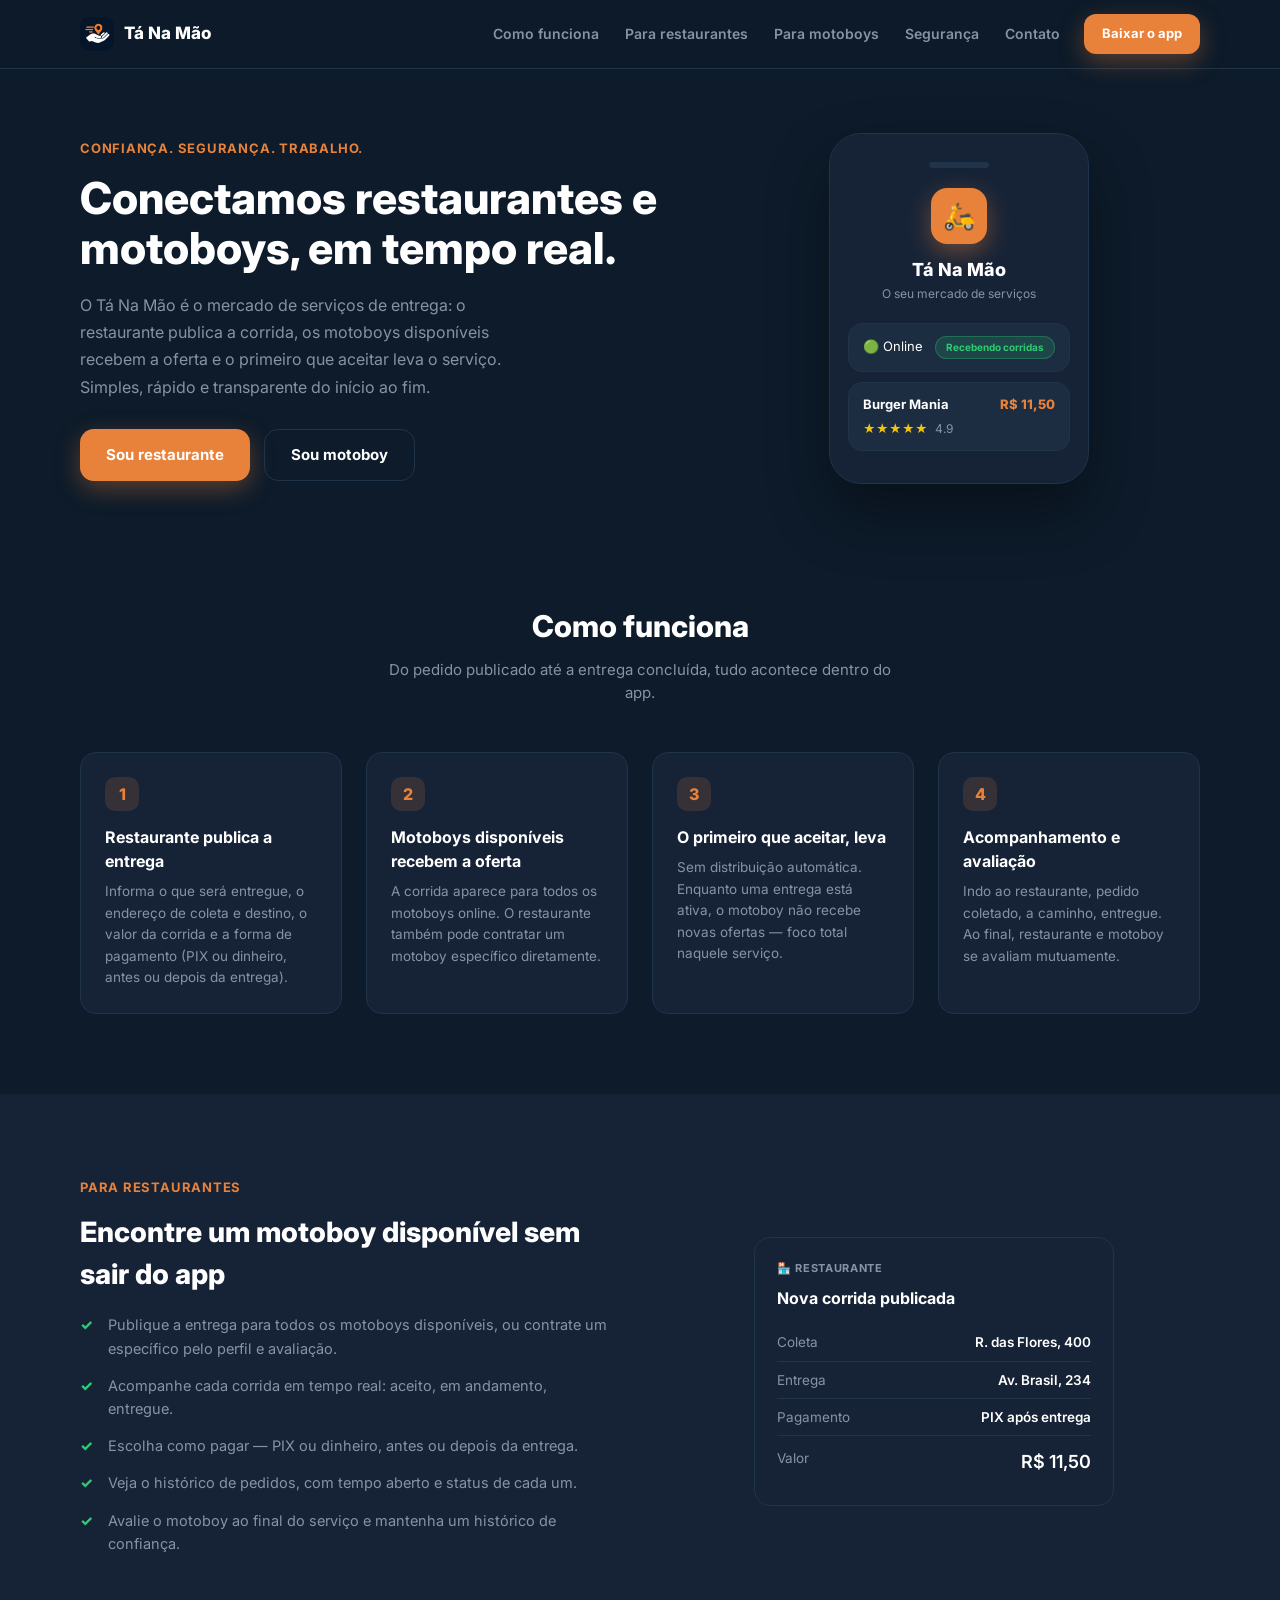
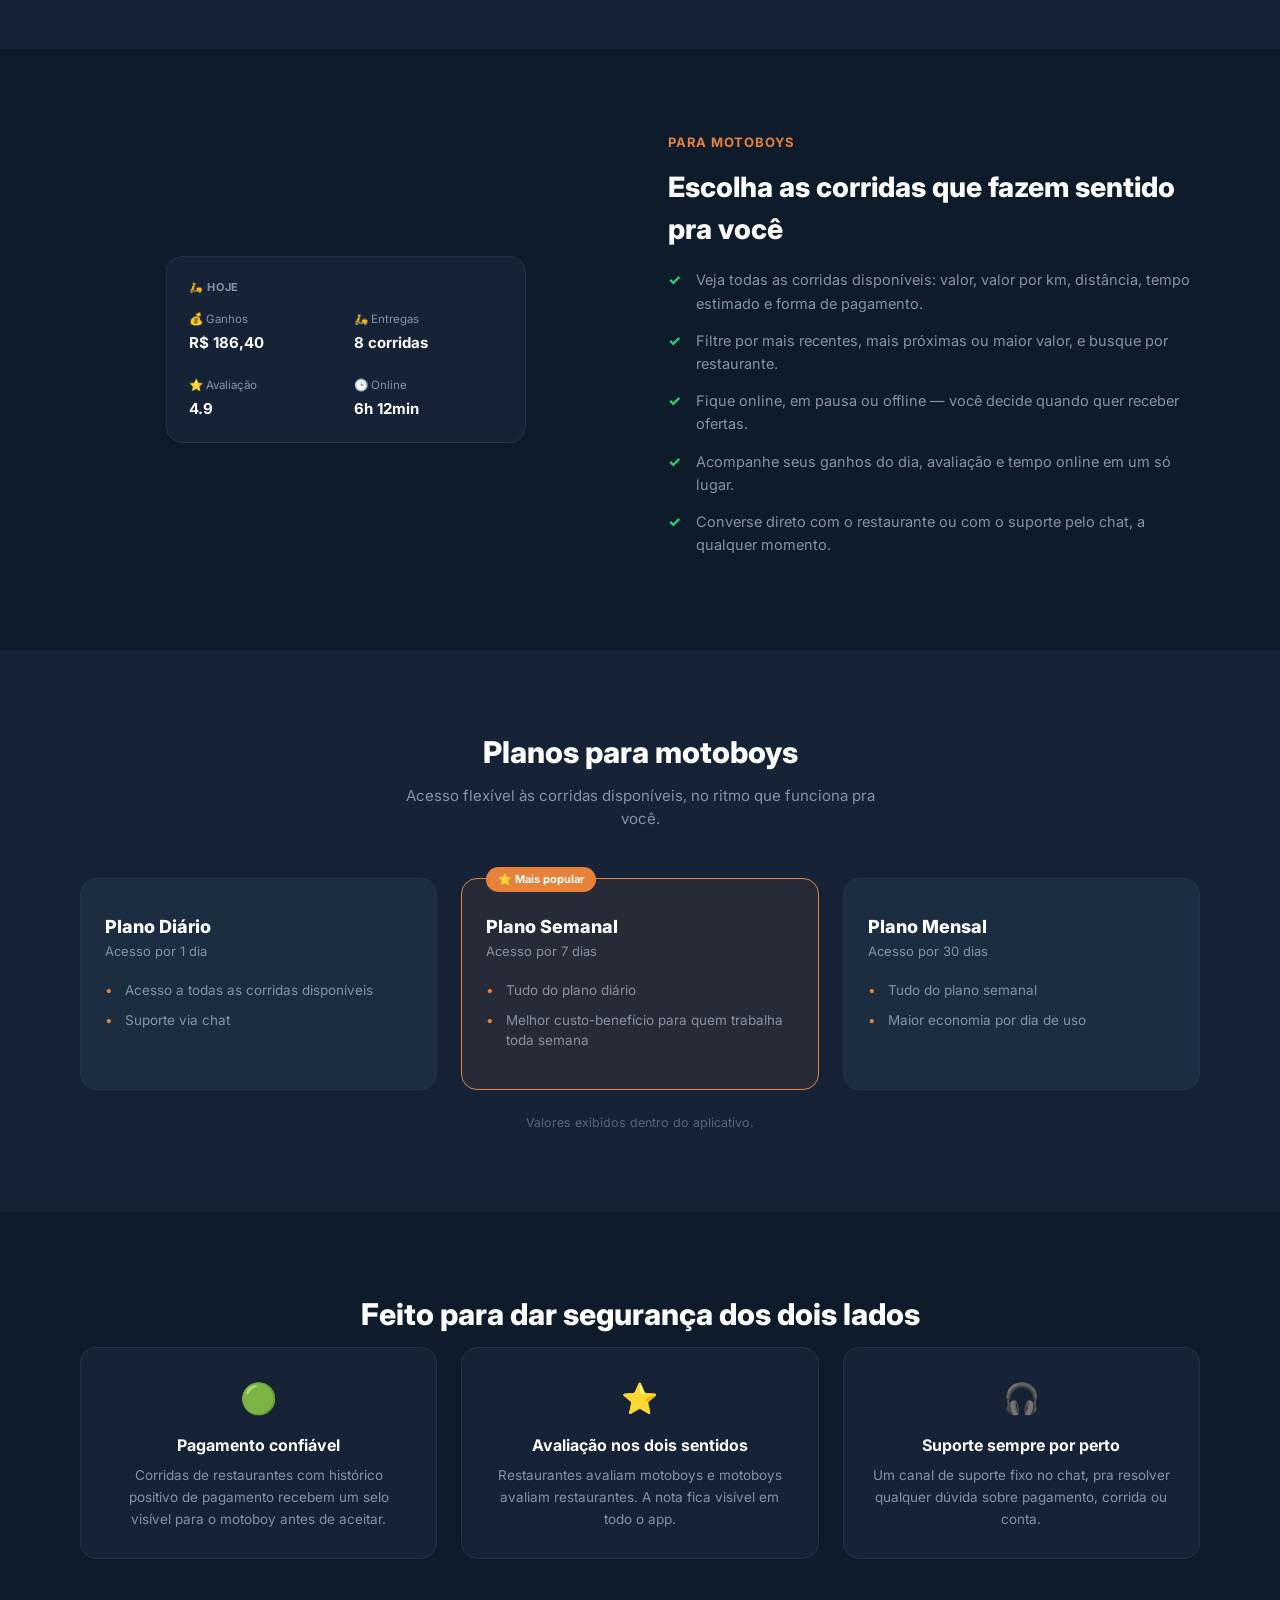
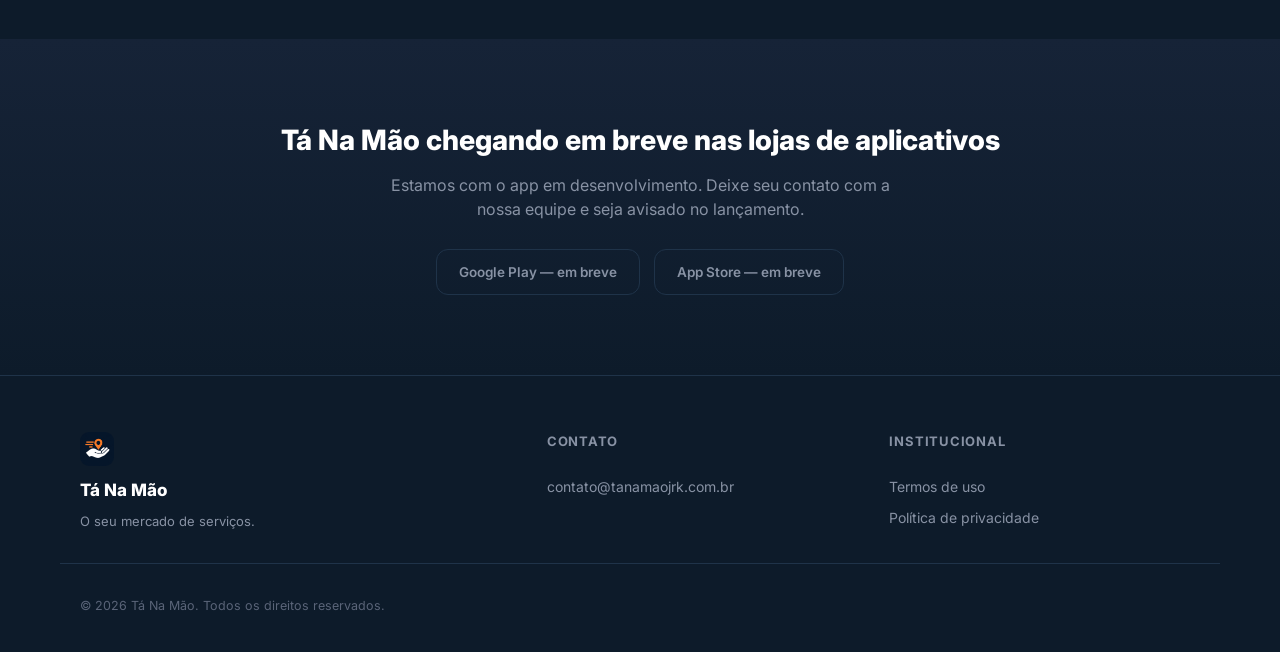
==== index.html @ dbae9d1c "Primeira versão do site institucional Tá Na Mão Landing page estática (HTML/CSS/JS) com identidade v" ====
<!DOCTYPE html>
<html lang="pt-BR">
<head>
<meta charset="UTF-8">
<meta name="viewport" content="width=device-width, initial-scale=1.0">
<title>Tá Na Mão — O seu mercado de serviços de entrega</title>
<meta name="description" content="Tá Na Mão conecta restaurantes e motoboys em tempo real. Publique entregas, encontre motoboys disponíveis e acompanhe tudo com confiança e segurança.">
<link rel="icon" type="image/png" href="assets/favicon.png">
<link rel="preconnect" href="https://fonts.googleapis.com">
<link rel="preconnect" href="https://fonts.gstatic.com" crossorigin>
<link href="https://fonts.googleapis.com/css2?family=Inter:wght@400;600;700;800&display=swap" rel="stylesheet">
<link rel="stylesheet" href="css/style.css">
</head>
<body>

<header class="header" id="topo">
  <div class="container header__inner">
    <a href="#topo" class="brand">
      <img src="assets/icon.png" alt="Tá Na Mão" class="brand__icon">
      <span class="brand__name">Tá Na Mão</span>
    </a>

    <nav class="nav" id="nav">
      <a href="#como-funciona">Como funciona</a>
      <a href="#restaurantes">Para restaurantes</a>
      <a href="#motoboys">Para motoboys</a>
      <a href="#confianca">Segurança</a>
      <a href="#contato">Contato</a>
    </nav>

    <a href="#baixar" class="btn btn--primary btn--sm">Baixar o app</a>

    <button class="nav-toggle" id="navToggle" aria-label="Abrir menu" aria-expanded="false">
      <span></span><span></span><span></span>
    </button>
  </div>
</header>

<main>

  <!-- HERO -->
  <section class="hero">
    <div class="container hero__inner">
      <div class="hero__text">
        <span class="eyebrow">Confiança. Segurança. Trabalho.</span>
        <h1>Conectamos restaurantes e motoboys, em tempo real.</h1>
        <p class="hero__lead">
          O Tá Na Mão é o mercado de serviços de entrega: o restaurante publica a corrida,
          os motoboys disponíveis recebem a oferta e o primeiro que aceitar leva o serviço.
          Simples, rápido e transparente do início ao fim.
        </p>
        <div class="hero__actions">
          <a href="#restaurantes" class="btn btn--primary">Sou restaurante</a>
          <a href="#motoboys" class="btn btn--outline">Sou motoboy</a>
        </div>
      </div>
      <div class="hero__art" aria-hidden="true">
        <div class="phone-mock">
          <div class="phone-mock__notch"></div>
          <div class="phone-mock__badge">🛵</div>
          <p class="phone-mock__title">Tá Na Mão</p>
          <p class="phone-mock__sub">O seu mercado de serviços</p>
          <div class="phone-mock__card">
            <div class="phone-mock__row">
              <span>🟢 Online</span>
              <span class="pill pill--green">Recebendo corridas</span>
            </div>
          </div>
          <div class="phone-mock__card">
            <div class="phone-mock__row"><strong>Burger Mania</strong><span class="price">R$ 11,50</span></div>
            <div class="phone-mock__stars">★★★★★ <span>4.9</span></div>
          </div>
        </div>
      </div>
    </div>
  </section>

  <!-- COMO FUNCIONA -->
  <section id="como-funciona" class="section">
    <div class="container">
      <h2 class="section__title">Como funciona</h2>
      <p class="section__subtitle">Do pedido publicado até a entrega concluída, tudo acontece dentro do app.</p>

      <div class="steps">
        <div class="step">
          <div class="step__num">1</div>
          <h3>Restaurante publica a entrega</h3>
          <p>Informa o que será entregue, o endereço de coleta e destino, o valor da corrida e a forma de pagamento (PIX ou dinheiro, antes ou depois da entrega).</p>
        </div>
        <div class="step">
          <div class="step__num">2</div>
          <h3>Motoboys disponíveis recebem a oferta</h3>
          <p>A corrida aparece para todos os motoboys online. O restaurante também pode contratar um motoboy específico diretamente.</p>
        </div>
        <div class="step">
          <div class="step__num">3</div>
          <h3>O primeiro que aceitar, leva</h3>
          <p>Sem distribuição automática. Enquanto uma entrega está ativa, o motoboy não recebe novas ofertas — foco total naquele serviço.</p>
        </div>
        <div class="step">
          <div class="step__num">4</div>
          <h3>Acompanhamento e avaliação</h3>
          <p>Indo ao restaurante, pedido coletado, a caminho, entregue. Ao final, restaurante e motoboy se avaliam mutuamente.</p>
        </div>
      </div>
    </div>
  </section>

  <!-- PARA RESTAURANTES -->
  <section id="restaurantes" class="section section--alt">
    <div class="container split">
      <div class="split__text">
        <span class="eyebrow">Para restaurantes</span>
        <h2>Encontre um motoboy disponível sem sair do app</h2>
        <ul class="check-list">
          <li>Publique a entrega para todos os motoboys disponíveis, ou contrate um específico pelo perfil e avaliação.</li>
          <li>Acompanhe cada corrida em tempo real: aceito, em andamento, entregue.</li>
          <li>Escolha como pagar — PIX ou dinheiro, antes ou depois da entrega.</li>
          <li>Veja o histórico de pedidos, com tempo aberto e status de cada um.</li>
          <li>Avalie o motoboy ao final do serviço e mantenha um histórico de confiança.</li>
        </ul>
      </div>
      <div class="split__art" aria-hidden="true">
        <div class="feature-card">
          <p class="feature-card__label">🏪 Restaurante</p>
          <p class="feature-card__title">Nova corrida publicada</p>
          <div class="feature-card__row"><span>Coleta</span><span>R. das Flores, 400</span></div>
          <div class="feature-card__row"><span>Entrega</span><span>Av. Brasil, 234</span></div>
          <div class="feature-card__row"><span>Pagamento</span><span>PIX após entrega</span></div>
          <div class="feature-card__row feature-card__row--total"><span>Valor</span><span class="price">R$ 11,50</span></div>
        </div>
      </div>
    </div>
  </section>

  <!-- PARA MOTOBOYS -->
  <section id="motoboys" class="section">
    <div class="container split split--reverse">
      <div class="split__text">
        <span class="eyebrow">Para motoboys</span>
        <h2>Escolha as corridas que fazem sentido pra você</h2>
        <ul class="check-list">
          <li>Veja todas as corridas disponíveis: valor, valor por km, distância, tempo estimado e forma de pagamento.</li>
          <li>Filtre por mais recentes, mais próximas ou maior valor, e busque por restaurante.</li>
          <li>Fique online, em pausa ou offline — você decide quando quer receber ofertas.</li>
          <li>Acompanhe seus ganhos do dia, avaliação e tempo online em um só lugar.</li>
          <li>Converse direto com o restaurante ou com o suporte pelo chat, a qualquer momento.</li>
        </ul>
      </div>
      <div class="split__art" aria-hidden="true">
        <div class="feature-card">
          <p class="feature-card__label">🛵 Hoje</p>
          <div class="feature-card__grid">
            <div><span class="feature-card__muted">💰 Ganhos</span><strong>R$ 186,40</strong></div>
            <div><span class="feature-card__muted">🛵 Entregas</span><strong>8 corridas</strong></div>
            <div><span class="feature-card__muted">⭐ Avaliação</span><strong>4.9</strong></div>
            <div><span class="feature-card__muted">🕒 Online</span><strong>6h 12min</strong></div>
          </div>
        </div>
      </div>
    </div>
  </section>

  <!-- PLANOS -->
  <section id="planos" class="section section--alt">
    <div class="container">
      <h2 class="section__title">Planos para motoboys</h2>
      <p class="section__subtitle">Acesso flexível às corridas disponíveis, no ritmo que funciona pra você.</p>

      <div class="plans">
        <div class="plan-card">
          <p class="plan-card__name">Plano Diário</p>
          <p class="plan-card__period">Acesso por 1 dia</p>
          <ul>
            <li>Acesso a todas as corridas disponíveis</li>
            <li>Suporte via chat</li>
          </ul>
        </div>
        <div class="plan-card plan-card--highlight">
          <span class="plan-card__tag">⭐ Mais popular</span>
          <p class="plan-card__name">Plano Semanal</p>
          <p class="plan-card__period">Acesso por 7 dias</p>
          <ul>
            <li>Tudo do plano diário</li>
            <li>Melhor custo-benefício para quem trabalha toda semana</li>
          </ul>
        </div>
        <div class="plan-card">
          <p class="plan-card__name">Plano Mensal</p>
          <p class="plan-card__period">Acesso por 30 dias</p>
          <ul>
            <li>Tudo do plano semanal</li>
            <li>Maior economia por dia de uso</li>
          </ul>
        </div>
      </div>
      <p class="plans__note">Valores exibidos dentro do aplicativo.</p>
    </div>
  </section>

  <!-- CONFIANÇA -->
  <section id="confianca" class="section">
    <div class="container">
      <h2 class="section__title">Feito para dar segurança dos dois lados</h2>
      <div class="trust-grid">
        <div class="trust-card">
          <div class="trust-card__icon">🟢</div>
          <h3>Pagamento confiável</h3>
          <p>Corridas de restaurantes com histórico positivo de pagamento recebem um selo visível para o motoboy antes de aceitar.</p>
        </div>
        <div class="trust-card">
          <div class="trust-card__icon">⭐</div>
          <h3>Avaliação nos dois sentidos</h3>
          <p>Restaurantes avaliam motoboys e motoboys avaliam restaurantes. A nota fica visível em todo o app.</p>
        </div>
        <div class="trust-card">
          <div class="trust-card__icon">🎧</div>
          <h3>Suporte sempre por perto</h3>
          <p>Um canal de suporte fixo no chat, pra resolver qualquer dúvida sobre pagamento, corrida ou conta.</p>
        </div>
      </div>
    </div>
  </section>

  <!-- CTA / BAIXAR -->
  <section id="baixar" class="section section--cta">
    <div class="container cta">
      <h2>Tá Na Mão chegando em breve nas lojas de aplicativos</h2>
      <p>Estamos com o app em desenvolvimento. Deixe seu contato com a nossa equipe e seja avisado no lançamento.</p>
      <div class="store-badges">
        <span class="store-badge">Google Play — em breve</span>
        <span class="store-badge">App Store — em breve</span>
      </div>
    </div>
  </section>

</main>

<footer class="footer" id="contato">
  <div class="container footer__inner">
    <div class="footer__brand">
      <img src="assets/icon.png" alt="Tá Na Mão" class="brand__icon">
      <span class="brand__name">Tá Na Mão</span>
      <p>O seu mercado de serviços.</p>
    </div>

    <div class="footer__col">
      <p class="footer__heading">Contato</p>
      <a href="mailto:contato@tanamaojrk.com.br">contato@tanamaojrk.com.br</a>
    </div>

    <div class="footer__col">
      <p class="footer__heading">Institucional</p>
      <a href="termos.html">Termos de uso</a>
      <a href="privacidade.html">Política de privacidade</a>
    </div>
  </div>
  <div class="container footer__bottom">
    <p>&copy; <span id="ano"></span> Tá Na Mão. Todos os direitos reservados.</p>
  </div>
</footer>

<script src="js/script.js"></script>
</body>
</html>
---- css/style.css ----
/* =========================================================
   Tá Na Mão — paleta oficial (idêntica ao app, não alterar)
   ========================================================= */
:root {
  --bg: #0D1B2A;
  --card: #162337;
  --card2: #1C2D42;
  --orange: #E8823A;
  --white: #FFFFFF;
  --gray: #8892A4;
  --gray-lt: #5A6478;
  --green: #2ECC71;
  --red: #E74C3C;
  --yellow: #F1C40F;
  --blue: #3498DB;
  --border: #1F3349;

  --radius: 16px;
  --radius-sm: 10px;
  --container: 1160px;
}

* { box-sizing: border-box; }

html { scroll-behavior: smooth; }

body {
  margin: 0;
  background: var(--bg);
  color: var(--white);
  font-family: "Inter", system-ui, -apple-system, Segoe UI, Roboto, sans-serif;
  line-height: 1.5;
  -webkit-font-smoothing: antialiased;
}

a { color: inherit; text-decoration: none; }

ul { margin: 0; padding: 0; list-style: none; }

img { max-width: 100%; display: block; }

.container {
  max-width: var(--container);
  margin: 0 auto;
  padding: 0 20px;
}

/* ---------- Buttons ---------- */
.btn {
  display: inline-flex;
  align-items: center;
  justify-content: center;
  padding: 14px 26px;
  border-radius: 14px;
  font-weight: 700;
  font-size: 15px;
  border: none;
  cursor: pointer;
  white-space: nowrap;
}
.btn--sm { padding: 10px 18px; font-size: 13px; border-radius: 12px; }
.btn--primary {
  background: var(--orange);
  color: var(--white);
  box-shadow: 0 8px 24px rgba(232, 130, 58, 0.35);
}
.btn--outline {
  background: transparent;
  color: var(--white);
  border: 1.5px solid var(--border);
}

/* ---------- Header ---------- */
.header {
  position: sticky;
  top: 0;
  z-index: 100;
  background: rgba(13, 27, 42, 0.9);
  backdrop-filter: blur(8px);
  border-bottom: 1px solid var(--border);
}
.header__inner {
  display: flex;
  align-items: center;
  gap: 24px;
  padding: 14px 20px;
}
.brand { display: flex; align-items: center; gap: 10px; margin-right: auto; }
.brand__icon { width: 34px; height: 34px; border-radius: 9px; }
.brand__name { font-weight: 800; font-size: 17px; }

.nav { display: flex; align-items: center; gap: 26px; }
.nav a { color: var(--gray); font-size: 14px; font-weight: 600; }
.nav a:hover { color: var(--white); }

.nav-toggle {
  display: none;
  flex-direction: column;
  gap: 5px;
  background: none;
  border: none;
  cursor: pointer;
  padding: 6px;
}
.nav-toggle span { width: 22px; height: 2px; background: var(--white); }

/* ---------- Hero ---------- */
.hero { padding: 64px 0 40px; }
.hero__inner {
  display: grid;
  grid-template-columns: 1.1fr 0.9fr;
  gap: 48px;
  align-items: center;
}
.eyebrow {
  display: inline-block;
  color: var(--orange);
  font-weight: 700;
  font-size: 13px;
  letter-spacing: 0.06em;
  text-transform: uppercase;
  margin-bottom: 14px;
}
.hero h1 {
  font-size: 44px;
  line-height: 1.15;
  font-weight: 800;
  margin: 0 0 18px;
}
.hero__lead {
  color: var(--gray);
  font-size: 16px;
  line-height: 1.7;
  margin: 0 0 28px;
  max-width: 46ch;
}
.hero__actions { display: flex; gap: 14px; flex-wrap: wrap; }

/* Phone mock illustration */
.hero__art { display: flex; justify-content: center; }
.phone-mock {
  width: 260px;
  background: var(--card);
  border: 1px solid var(--border);
  border-radius: 32px;
  padding: 28px 18px 22px;
  box-shadow: 0 30px 60px rgba(0,0,0,0.35);
}
.phone-mock__notch {
  width: 60px; height: 6px; border-radius: 4px;
  background: var(--border);
  margin: 0 auto 20px;
}
.phone-mock__badge {
  width: 56px; height: 56px; border-radius: 16px;
  background: var(--orange);
  display: flex; align-items: center; justify-content: center;
  font-size: 26px; margin: 0 auto 12px;
  box-shadow: 0 8px 24px rgba(232,130,58,0.4);
}
.phone-mock__title { text-align: center; font-weight: 800; font-size: 18px; margin: 0; }
.phone-mock__sub { text-align: center; color: var(--gray); font-size: 12px; margin: 2px 0 20px; }
.phone-mock__card {
  background: var(--card2);
  border: 1px solid var(--border);
  border-radius: 14px;
  padding: 12px 14px;
  margin-bottom: 10px;
}
.phone-mock__row { display: flex; justify-content: space-between; align-items: center; font-size: 13px; }
.phone-mock__stars { color: var(--yellow); font-size: 12px; margin-top: 6px; }
.phone-mock__stars span { color: var(--gray); margin-left: 4px; }
.price { color: var(--orange); font-weight: 800; }

.pill {
  font-size: 10px; font-weight: 700; padding: 3px 10px; border-radius: 100px;
}
.pill--green { background: rgba(46,204,113,0.15); color: var(--green); border: 1px solid rgba(46,204,113,0.3); }

/* ---------- Sections ---------- */
.section { padding: 80px 0; }
.section--alt { background: var(--card); }
.section__title { font-size: 30px; font-weight: 800; margin: 0 0 10px; text-align: center; }
.section__subtitle {
  color: var(--gray); text-align: center; max-width: 56ch; margin: 0 auto 48px; font-size: 15px;
}

/* Steps */
.steps {
  display: grid;
  grid-template-columns: repeat(4, 1fr);
  gap: 24px;
}
.step {
  background: var(--card);
  border: 1px solid var(--border);
  border-radius: var(--radius);
  padding: 24px;
}
.step__num {
  width: 34px; height: 34px; border-radius: 10px;
  background: rgba(232,130,58,0.15);
  color: var(--orange);
  display: flex; align-items: center; justify-content: center;
  font-weight: 800; margin-bottom: 14px;
}
.step h3 { font-size: 16px; margin: 0 0 8px; }
.step p { color: var(--gray); font-size: 13.5px; line-height: 1.6; margin: 0; }

/* Split sections */
.split {
  display: grid;
  grid-template-columns: 1fr 1fr;
  gap: 56px;
  align-items: center;
}
.split--reverse .split__text { order: 2; }
.split--reverse .split__art { order: 1; }
.split__text h2 { font-size: 28px; font-weight: 800; margin: 0 0 18px; }

.check-list li {
  position: relative;
  padding-left: 28px;
  margin-bottom: 14px;
  color: var(--gray);
  font-size: 14.5px;
  line-height: 1.6;
}
.check-list li::before {
  content: "✓";
  position: absolute;
  left: 0; top: 0;
  color: var(--green);
  font-weight: 800;
}

.feature-card {
  background: var(--card);
  border: 1px solid var(--border);
  border-radius: var(--radius);
  padding: 22px;
  max-width: 360px;
  margin: 0 auto;
}
.feature-card__label { color: var(--gray); font-size: 11px; font-weight: 700; letter-spacing: 0.06em; text-transform: uppercase; margin: 0 0 10px; }
.feature-card__title { font-weight: 700; font-size: 16px; margin: 0 0 14px; }
.feature-card__row {
  display: flex; justify-content: space-between;
  padding: 8px 0;
  border-bottom: 1px solid var(--border);
  font-size: 13.5px;
  color: var(--gray);
}
.feature-card__row span:last-child { color: var(--white); font-weight: 600; }
.feature-card__row--total { border-bottom: none; padding-top: 12px; }
.feature-card__row--total span:last-child { font-size: 18px; }
.feature-card__grid {
  display: grid; grid-template-columns: 1fr 1fr; gap: 16px;
}
.feature-card__grid strong { display: block; font-size: 15px; margin-top: 3px; }
.feature-card__muted { color: var(--gray); font-size: 11.5px; }

/* Plans */
.plans { display: grid; grid-template-columns: repeat(3, 1fr); gap: 24px; }
.plan-card {
  background: var(--card2);
  border: 1px solid var(--border);
  border-radius: var(--radius);
  padding: 28px 24px;
  position: relative;
}
.plan-card--highlight {
  border-color: var(--orange);
  background: rgba(232,130,58,0.08);
}
.plan-card__tag {
  position: absolute; top: -12px; left: 24px;
  background: var(--orange); color: var(--white);
  font-size: 11px; font-weight: 700;
  padding: 4px 12px; border-radius: 100px;
}
.plan-card__name { font-size: 18px; font-weight: 800; margin: 6px 0 2px; }
.plan-card__period { color: var(--gray); font-size: 13px; margin: 0 0 18px; }
.plan-card li {
  position: relative; padding-left: 20px; margin-bottom: 10px;
  color: var(--gray); font-size: 13.5px; line-height: 1.5;
}
.plan-card li::before { content: "•"; position: absolute; left: 0; color: var(--orange); }
.plans__note { text-align: center; color: var(--gray-lt); font-size: 12.5px; margin: 24px 0 0; }

/* Trust grid */
.trust-grid { display: grid; grid-template-columns: repeat(3, 1fr); gap: 24px; }
.trust-card {
  background: var(--card);
  border: 1px solid var(--border);
  border-radius: var(--radius);
  padding: 28px;
  text-align: center;
}
.trust-card__icon { font-size: 30px; margin-bottom: 12px; }
.trust-card h3 { font-size: 16px; margin: 0 0 8px; }
.trust-card p { color: var(--gray); font-size: 13.5px; line-height: 1.6; margin: 0; }

/* CTA */
.section--cta { background: linear-gradient(180deg, var(--card) 0%, var(--bg) 100%); }
.cta { text-align: center; }
.cta h2 { font-size: 28px; font-weight: 800; margin: 0 0 12px; }
.cta p { color: var(--gray); max-width: 50ch; margin: 0 auto 28px; }
.store-badges { display: flex; justify-content: center; gap: 14px; flex-wrap: wrap; }
.store-badge {
  border: 1.5px solid var(--border);
  color: var(--gray);
  padding: 12px 22px;
  border-radius: 12px;
  font-size: 13.5px;
  font-weight: 600;
}

/* Footer */
.footer { border-top: 1px solid var(--border); padding: 56px 0 24px; }
.footer__inner {
  display: grid;
  grid-template-columns: 1.4fr 1fr 1fr;
  gap: 32px;
  padding-bottom: 32px;
}
.footer__brand { display: flex; flex-direction: column; gap: 8px; }
.footer__brand .brand__icon { margin-bottom: 4px; }
.footer__brand p { color: var(--gray); font-size: 13px; margin: 0; }
.footer__heading { font-weight: 700; font-size: 13px; color: var(--gray); text-transform: uppercase; letter-spacing: 0.06em; margin: 0 0 14px; }
.footer__col { display: flex; flex-direction: column; gap: 10px; font-size: 14px; }
.footer__col a { color: var(--gray); }
.footer__col a:hover { color: var(--white); }
.footer__bottom {
  border-top: 1px solid var(--border);
  padding-top: 20px;
  color: var(--gray-lt);
  font-size: 12.5px;
}

/* ---------- Responsive ---------- */
@media (max-width: 900px) {
  .hero__inner { grid-template-columns: 1fr; }
  .hero__art { order: -1; }
  .steps { grid-template-columns: repeat(2, 1fr); }
  .split, .split--reverse .split__text, .split--reverse .split__art { grid-template-columns: 1fr; order: initial; }
  .split { grid-template-columns: 1fr; }
  .plans { grid-template-columns: 1fr; }
  .trust-grid { grid-template-columns: 1fr; }
  .footer__inner { grid-template-columns: 1fr; }
}

@media (max-width: 720px) {
  .nav { display: none; }
  .nav-toggle { display: flex; }
  .header .btn--sm { display: none; }
  .hero h1 { font-size: 32px; }
  .steps { grid-template-columns: 1fr; }

  .nav--open {
    display: flex;
    flex-direction: column;
    position: absolute;
    top: 100%;
    left: 0; right: 0;
    background: var(--card);
    border-bottom: 1px solid var(--border);
    padding: 16px 20px;
    gap: 16px;
  }
}
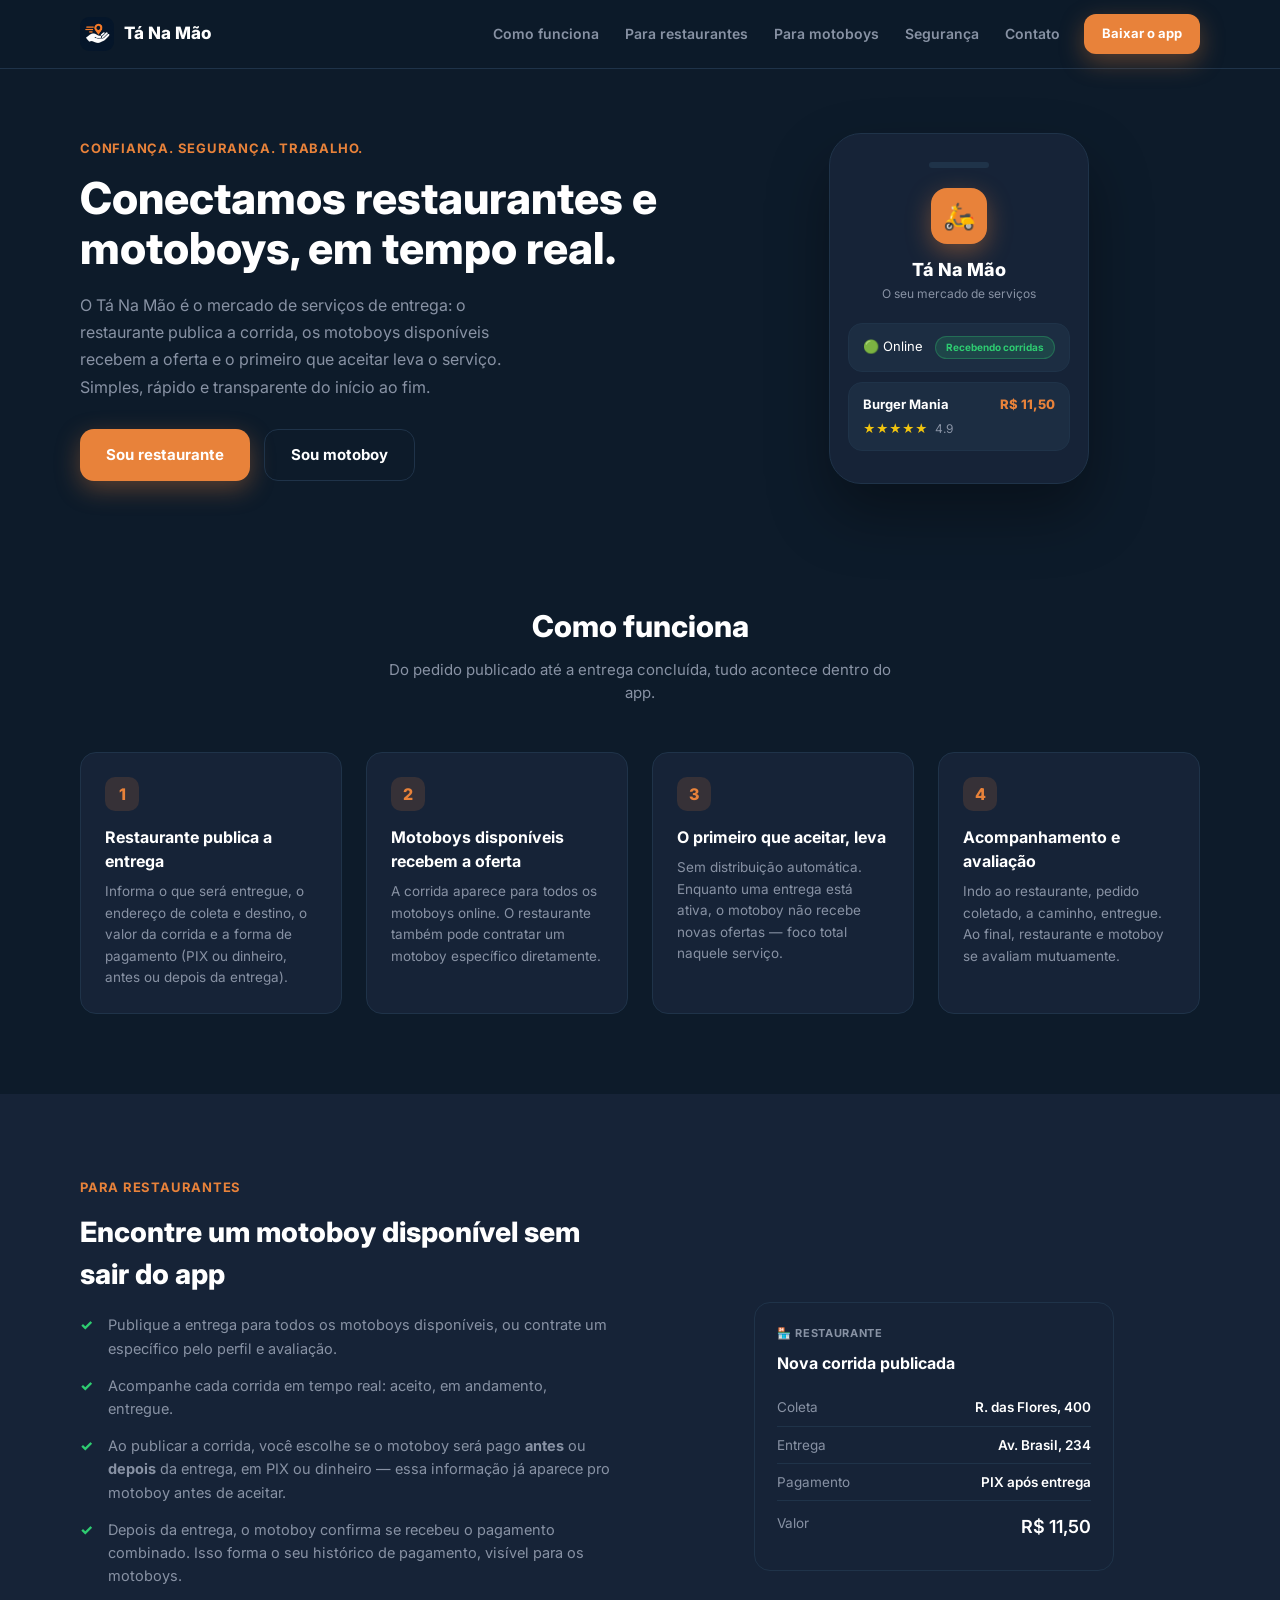
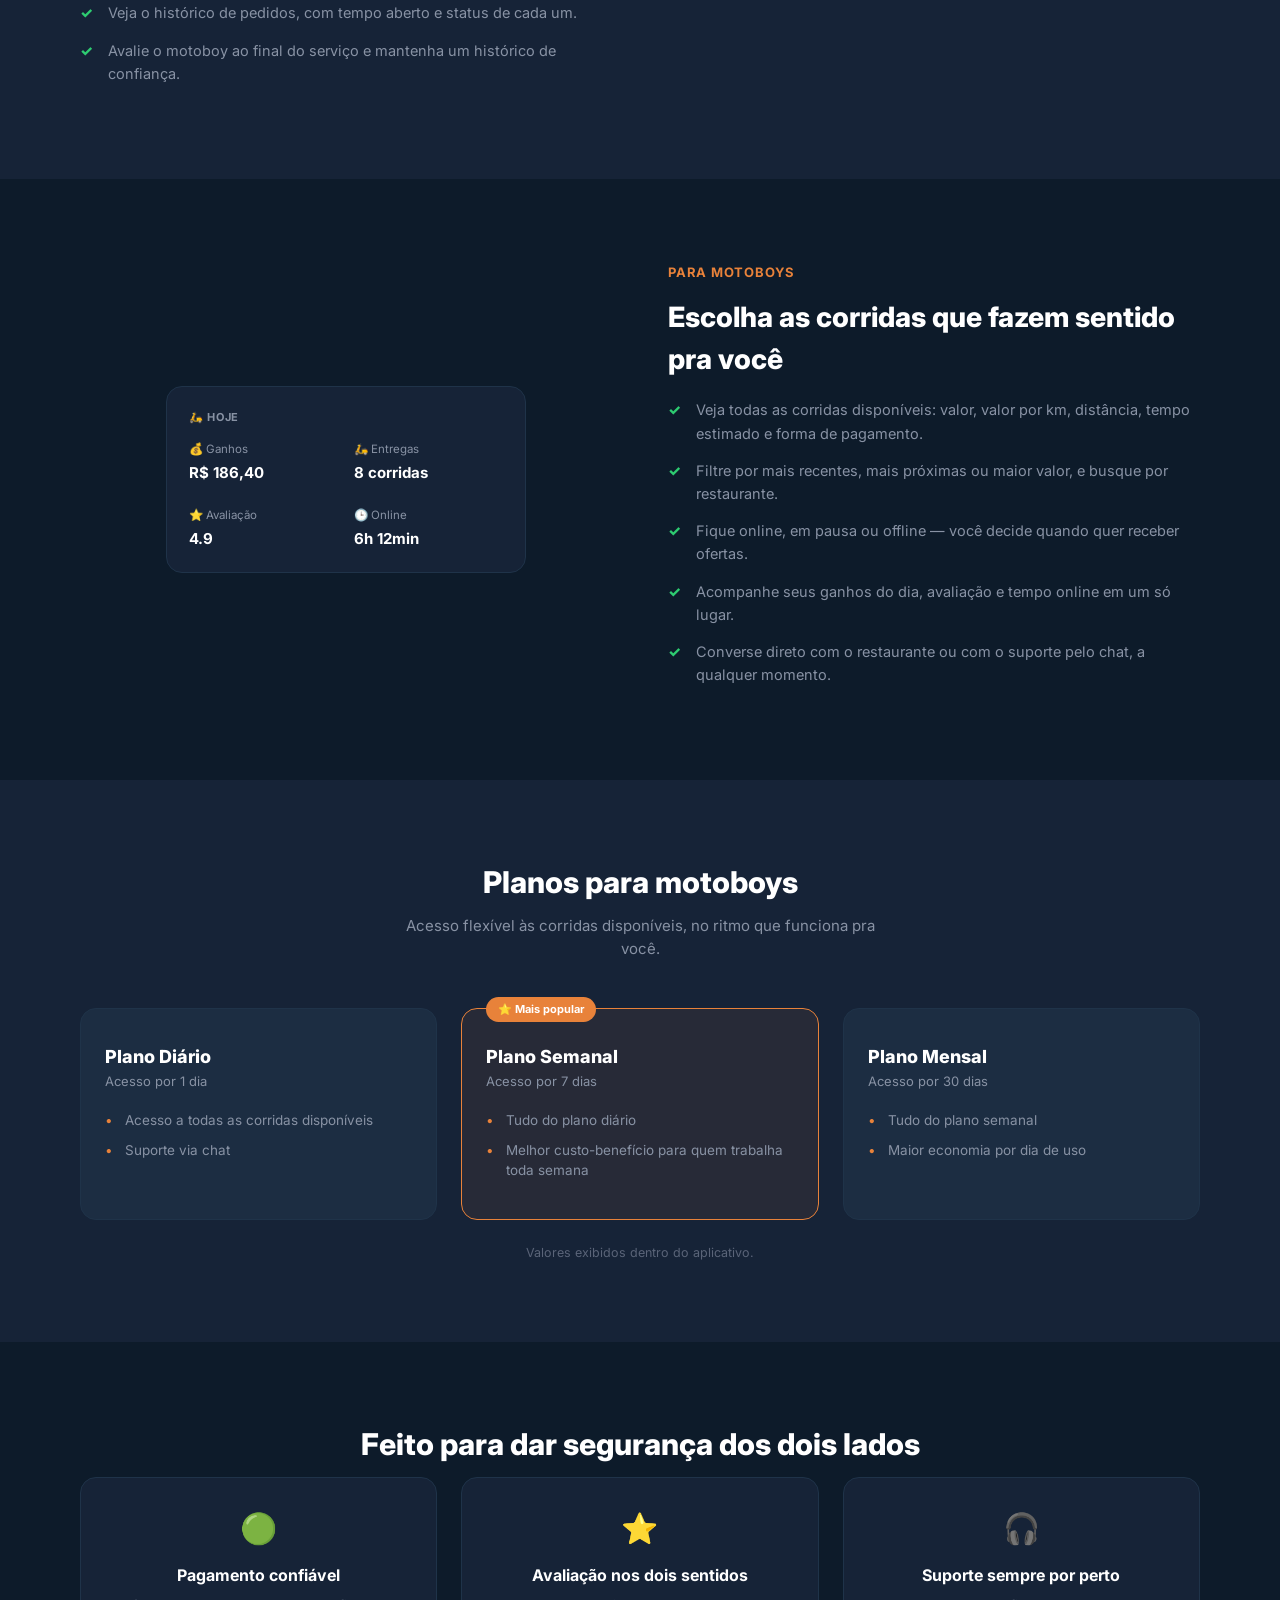
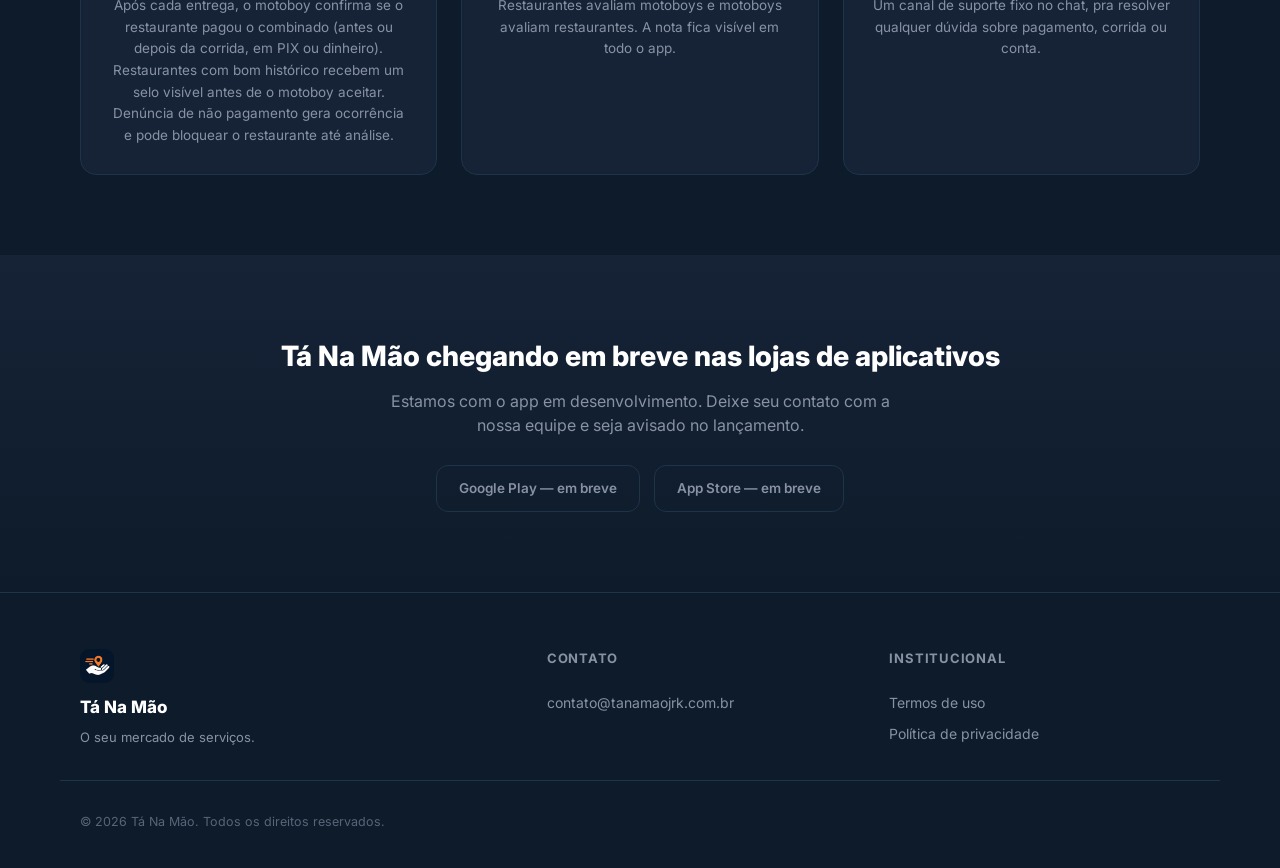
==== commit cf9c6f61: "Deixa mais claro o funcionamento do pagamento ao motoboy Explica que o restaurante escolhe pagamento" ====
--- a/index.html
+++ b/index.html
@@ -115,7 +115,8 @@
         <ul class="check-list">
           <li>Publique a entrega para todos os motoboys disponíveis, ou contrate um específico pelo perfil e avaliação.</li>
           <li>Acompanhe cada corrida em tempo real: aceito, em andamento, entregue.</li>
-          <li>Escolha como pagar — PIX ou dinheiro, antes ou depois da entrega.</li>
+          <li>Ao publicar a corrida, você escolhe se o motoboy será pago <strong>antes</strong> ou <strong>depois</strong> da entrega, em PIX ou dinheiro — essa informação já aparece pro motoboy antes de aceitar.</li>
+          <li>Depois da entrega, o motoboy confirma se recebeu o pagamento combinado. Isso forma o seu histórico de pagamento, visível para os motoboys.</li>
           <li>Veja o histórico de pedidos, com tempo aberto e status de cada um.</li>
           <li>Avalie o motoboy ao final do serviço e mantenha um histórico de confiança.</li>
         </ul>
@@ -206,7 +207,7 @@
         <div class="trust-card">
           <div class="trust-card__icon">🟢</div>
           <h3>Pagamento confiável</h3>
-          <p>Corridas de restaurantes com histórico positivo de pagamento recebem um selo visível para o motoboy antes de aceitar.</p>
+          <p>Após cada entrega, o motoboy confirma se o restaurante pagou o combinado (antes ou depois da corrida, em PIX ou dinheiro). Restaurantes com bom histórico recebem um selo visível antes de o motoboy aceitar. Denúncia de não pagamento gera ocorrência e pode bloquear o restaurante até análise.</p>
         </div>
         <div class="trust-card">
           <div class="trust-card__icon">⭐</div>
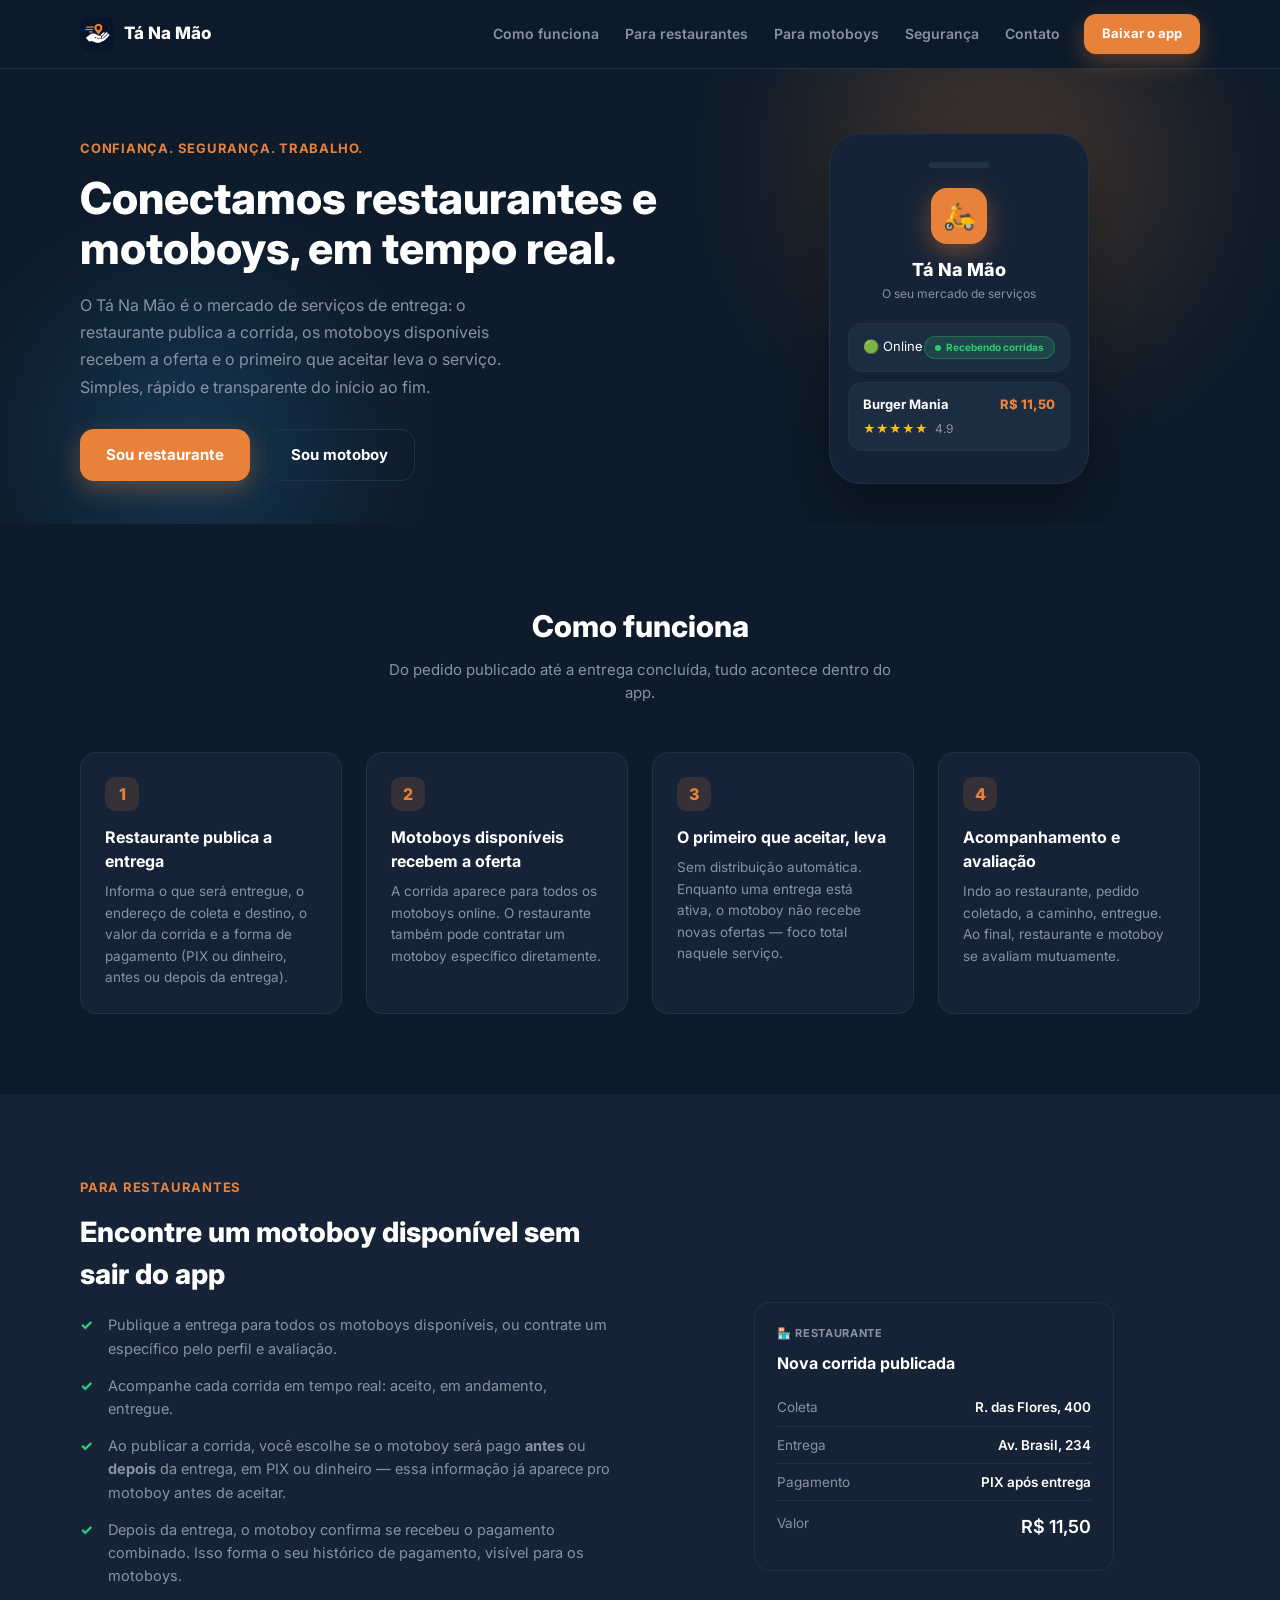
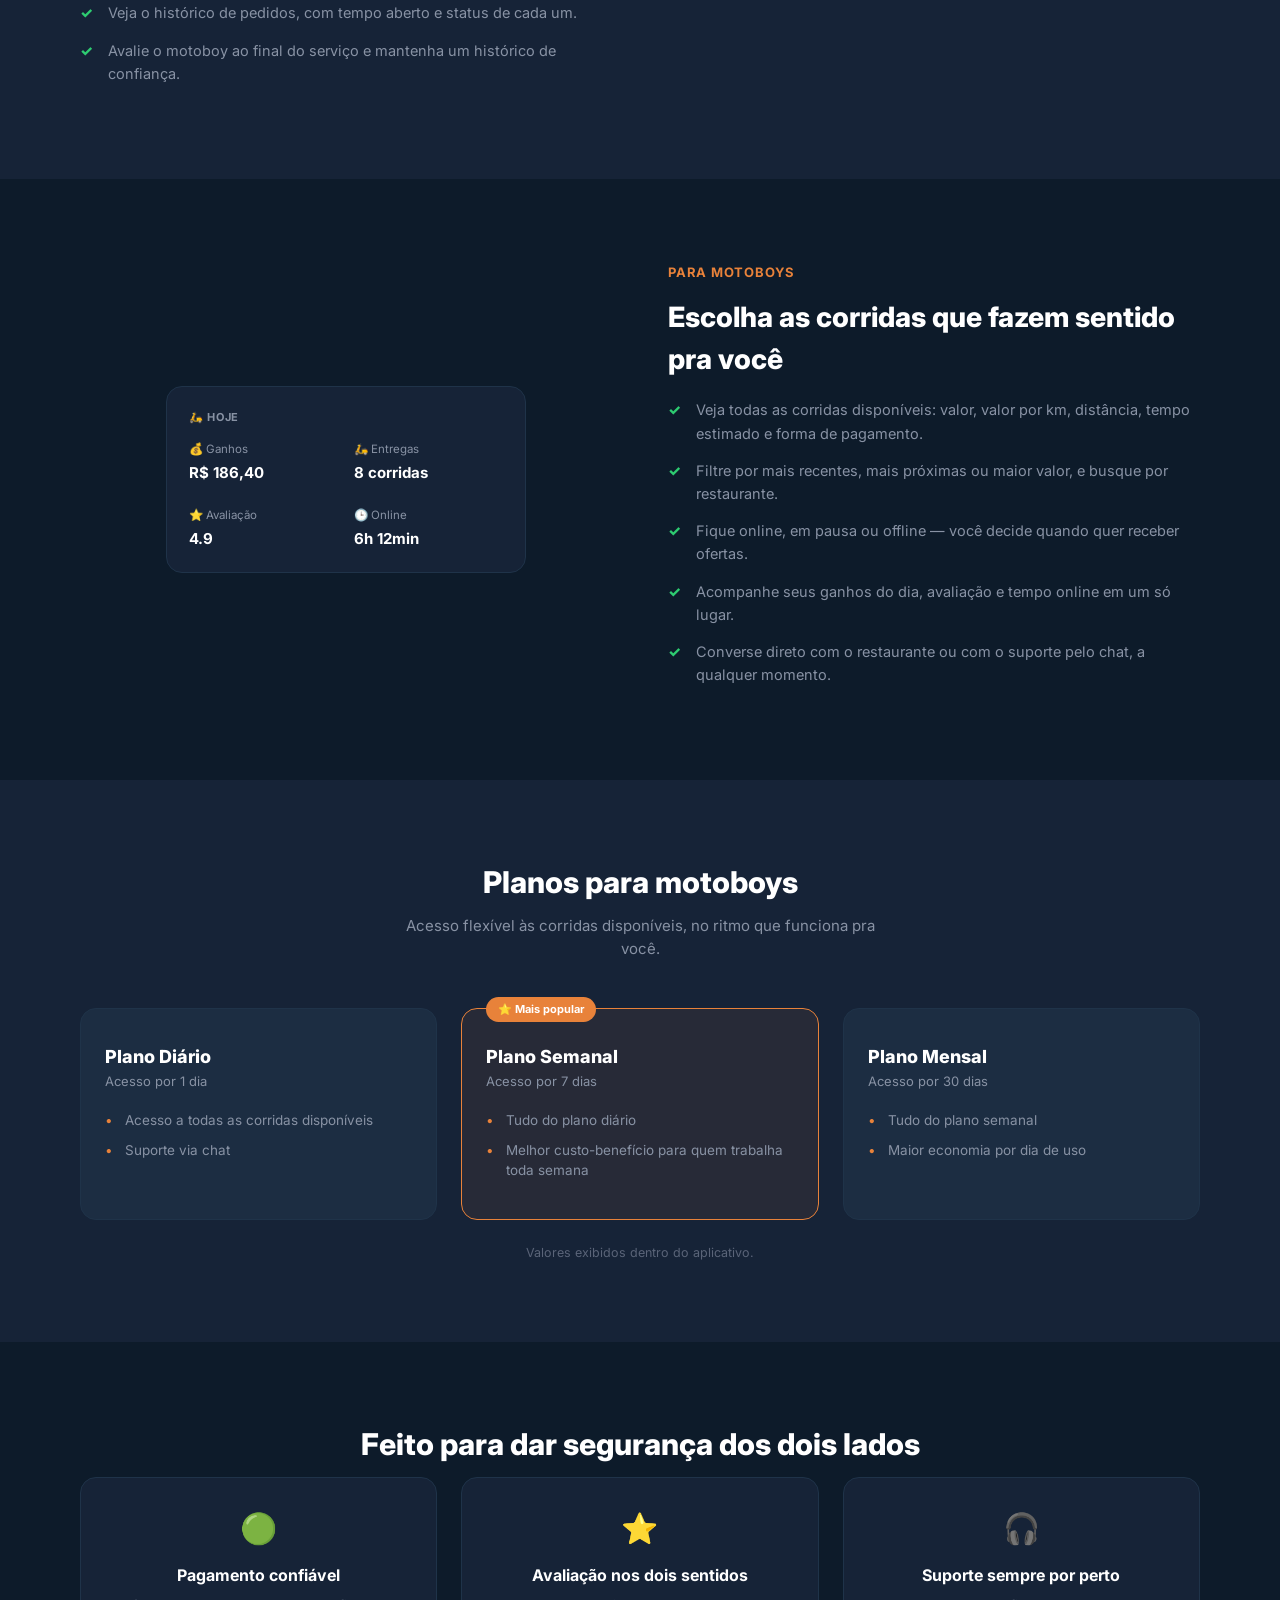
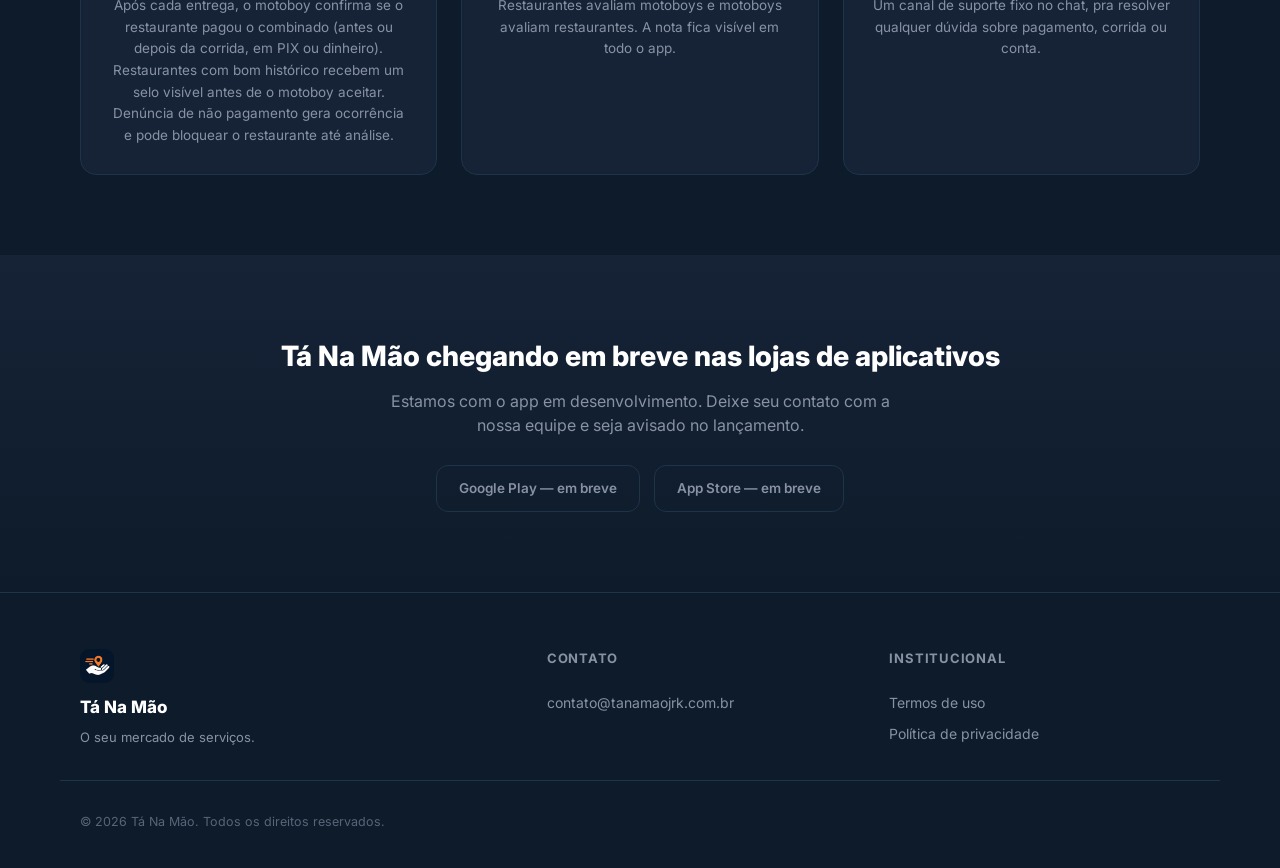
==== commit 7e9afd53: "Adiciona animações de entrada, hover e header reativo ao scroll Deixa o site menos estático: seções " ====
--- a/index.html
+++ b/index.html
@@ -78,26 +78,26 @@
   <!-- COMO FUNCIONA -->
   <section id="como-funciona" class="section">
     <div class="container">
-      <h2 class="section__title">Como funciona</h2>
-      <p class="section__subtitle">Do pedido publicado até a entrega concluída, tudo acontece dentro do app.</p>
+      <h2 class="section__title reveal">Como funciona</h2>
+      <p class="section__subtitle reveal">Do pedido publicado até a entrega concluída, tudo acontece dentro do app.</p>
 
       <div class="steps">
-        <div class="step">
+        <div class="step reveal">
           <div class="step__num">1</div>
           <h3>Restaurante publica a entrega</h3>
           <p>Informa o que será entregue, o endereço de coleta e destino, o valor da corrida e a forma de pagamento (PIX ou dinheiro, antes ou depois da entrega).</p>
         </div>
-        <div class="step">
+        <div class="step reveal">
           <div class="step__num">2</div>
           <h3>Motoboys disponíveis recebem a oferta</h3>
           <p>A corrida aparece para todos os motoboys online. O restaurante também pode contratar um motoboy específico diretamente.</p>
         </div>
-        <div class="step">
+        <div class="step reveal">
           <div class="step__num">3</div>
           <h3>O primeiro que aceitar, leva</h3>
           <p>Sem distribuição automática. Enquanto uma entrega está ativa, o motoboy não recebe novas ofertas — foco total naquele serviço.</p>
         </div>
-        <div class="step">
+        <div class="step reveal">
           <div class="step__num">4</div>
           <h3>Acompanhamento e avaliação</h3>
           <p>Indo ao restaurante, pedido coletado, a caminho, entregue. Ao final, restaurante e motoboy se avaliam mutuamente.</p>
@@ -109,7 +109,7 @@
   <!-- PARA RESTAURANTES -->
   <section id="restaurantes" class="section section--alt">
     <div class="container split">
-      <div class="split__text">
+      <div class="split__text reveal">
         <span class="eyebrow">Para restaurantes</span>
         <h2>Encontre um motoboy disponível sem sair do app</h2>
         <ul class="check-list">
@@ -121,7 +121,7 @@
           <li>Avalie o motoboy ao final do serviço e mantenha um histórico de confiança.</li>
         </ul>
       </div>
-      <div class="split__art" aria-hidden="true">
+      <div class="split__art reveal" aria-hidden="true">
         <div class="feature-card">
           <p class="feature-card__label">🏪 Restaurante</p>
           <p class="feature-card__title">Nova corrida publicada</p>
@@ -137,7 +137,7 @@
   <!-- PARA MOTOBOYS -->
   <section id="motoboys" class="section">
     <div class="container split split--reverse">
-      <div class="split__text">
+      <div class="split__text reveal">
         <span class="eyebrow">Para motoboys</span>
         <h2>Escolha as corridas que fazem sentido pra você</h2>
         <ul class="check-list">
@@ -148,7 +148,7 @@
           <li>Converse direto com o restaurante ou com o suporte pelo chat, a qualquer momento.</li>
         </ul>
       </div>
-      <div class="split__art" aria-hidden="true">
+      <div class="split__art reveal" aria-hidden="true">
         <div class="feature-card">
           <p class="feature-card__label">🛵 Hoje</p>
           <div class="feature-card__grid">
@@ -165,11 +165,11 @@
   <!-- PLANOS -->
   <section id="planos" class="section section--alt">
     <div class="container">
-      <h2 class="section__title">Planos para motoboys</h2>
-      <p class="section__subtitle">Acesso flexível às corridas disponíveis, no ritmo que funciona pra você.</p>
+      <h2 class="section__title reveal">Planos para motoboys</h2>
+      <p class="section__subtitle reveal">Acesso flexível às corridas disponíveis, no ritmo que funciona pra você.</p>
 
       <div class="plans">
-        <div class="plan-card">
+        <div class="plan-card reveal">
           <p class="plan-card__name">Plano Diário</p>
           <p class="plan-card__period">Acesso por 1 dia</p>
           <ul>
@@ -177,7 +177,7 @@
             <li>Suporte via chat</li>
           </ul>
         </div>
-        <div class="plan-card plan-card--highlight">
+        <div class="plan-card plan-card--highlight reveal">
           <span class="plan-card__tag">⭐ Mais popular</span>
           <p class="plan-card__name">Plano Semanal</p>
           <p class="plan-card__period">Acesso por 7 dias</p>
@@ -186,7 +186,7 @@
             <li>Melhor custo-benefício para quem trabalha toda semana</li>
           </ul>
         </div>
-        <div class="plan-card">
+        <div class="plan-card reveal">
           <p class="plan-card__name">Plano Mensal</p>
           <p class="plan-card__period">Acesso por 30 dias</p>
           <ul>
@@ -202,19 +202,19 @@
   <!-- CONFIANÇA -->
   <section id="confianca" class="section">
     <div class="container">
-      <h2 class="section__title">Feito para dar segurança dos dois lados</h2>
+      <h2 class="section__title reveal">Feito para dar segurança dos dois lados</h2>
       <div class="trust-grid">
-        <div class="trust-card">
+        <div class="trust-card reveal">
           <div class="trust-card__icon">🟢</div>
           <h3>Pagamento confiável</h3>
           <p>Após cada entrega, o motoboy confirma se o restaurante pagou o combinado (antes ou depois da corrida, em PIX ou dinheiro). Restaurantes com bom histórico recebem um selo visível antes de o motoboy aceitar. Denúncia de não pagamento gera ocorrência e pode bloquear o restaurante até análise.</p>
         </div>
-        <div class="trust-card">
+        <div class="trust-card reveal">
           <div class="trust-card__icon">⭐</div>
           <h3>Avaliação nos dois sentidos</h3>
           <p>Restaurantes avaliam motoboys e motoboys avaliam restaurantes. A nota fica visível em todo o app.</p>
         </div>
-        <div class="trust-card">
+        <div class="trust-card reveal">
           <div class="trust-card__icon">🎧</div>
           <h3>Suporte sempre por perto</h3>
           <p>Um canal de suporte fixo no chat, pra resolver qualquer dúvida sobre pagamento, corrida ou conta.</p>
@@ -225,7 +225,7 @@
 
   <!-- CTA / BAIXAR -->
   <section id="baixar" class="section section--cta">
-    <div class="container cta">
+    <div class="container cta reveal">
       <h2>Tá Na Mão chegando em breve nas lojas de aplicativos</h2>
       <p>Estamos com o app em desenvolvimento. Deixe seu contato com a nossa equipe e seja avisado no lançamento.</p>
       <div class="store-badges">
--- a/css/style.css
+++ b/css/style.css
@@ -360,12 +360,147 @@
   .nav--open {
     display: flex;
     flex-direction: column;
+    align-items: flex-start;
     position: absolute;
     top: 100%;
     left: 0; right: 0;
     background: var(--card);
     border-bottom: 1px solid var(--border);
-    padding: 16px 20px;
-    gap: 16px;
+    padding: 14px 20px;
+    gap: 10px;
   }
 }
+
+/* =========================================================
+   Motion — scroll reveal, hover, hero vivo
+   ========================================================= */
+
+/* Entra ao rolar até o elemento */
+.reveal {
+  opacity: 0;
+  transform: translateY(28px);
+  transition: opacity 0.7s ease, transform 0.7s ease;
+}
+.reveal.is-visible { opacity: 1; transform: translateY(0); }
+
+.steps .step.reveal:nth-child(1) { transition-delay: 0s; }
+.steps .step.reveal:nth-child(2) { transition-delay: 0.1s; }
+.steps .step.reveal:nth-child(3) { transition-delay: 0.2s; }
+.steps .step.reveal:nth-child(4) { transition-delay: 0.3s; }
+
+.plans .plan-card.reveal:nth-child(1) { transition-delay: 0s; }
+.plans .plan-card.reveal:nth-child(2) { transition-delay: 0.12s; }
+.plans .plan-card.reveal:nth-child(3) { transition-delay: 0.24s; }
+
+.trust-grid .trust-card.reveal:nth-child(1) { transition-delay: 0s; }
+.trust-grid .trust-card.reveal:nth-child(2) { transition-delay: 0.12s; }
+.trust-grid .trust-card.reveal:nth-child(3) { transition-delay: 0.24s; }
+
+.split__art.reveal { transition-delay: 0.15s; }
+
+/* Entrada do hero ao carregar a página */
+.hero__text, .hero__art {
+  opacity: 0;
+  transform: translateY(24px);
+  animation: heroIn 0.8s ease forwards;
+}
+.hero__text { animation-delay: 0.1s; }
+.hero__art { animation-delay: 0.3s; }
+@keyframes heroIn { to { opacity: 1; transform: translateY(0); } }
+
+/* Mockup do celular flutuando */
+.phone-mock { animation: float 6s ease-in-out infinite; }
+@keyframes float {
+  0%, 100% { transform: translateY(0); }
+  50% { transform: translateY(-12px); }
+}
+
+/* Manchas de luz suaves atrás do hero */
+.hero { position: relative; overflow: hidden; }
+.hero__inner { position: relative; z-index: 1; }
+.hero::before, .hero::after {
+  content: "";
+  position: absolute;
+  border-radius: 50%;
+  filter: blur(80px);
+  opacity: 0.22;
+  z-index: 0;
+  pointer-events: none;
+  animation: blobMove 14s ease-in-out infinite;
+}
+.hero::before {
+  width: 360px; height: 360px;
+  background: var(--orange);
+  top: -80px; right: 8%;
+}
+.hero::after {
+  width: 280px; height: 280px;
+  background: var(--blue);
+  bottom: -60px; left: 4%;
+  animation-delay: -7s;
+}
+@keyframes blobMove {
+  0%, 100% { transform: translate(0, 0) scale(1); }
+  50% { transform: translate(30px, -20px) scale(1.1); }
+}
+
+/* Pulso "ao vivo" no selo verde */
+.pill--green { position: relative; }
+.pill--green::before {
+  content: "";
+  display: inline-block;
+  width: 6px; height: 6px;
+  border-radius: 50%;
+  background: var(--green);
+  margin-right: 5px;
+  animation: pulseDot 1.6s ease-in-out infinite;
+}
+@keyframes pulseDot {
+  0%, 100% { box-shadow: 0 0 0 0 rgba(46,204,113,0.5); }
+  50% { box-shadow: 0 0 0 5px rgba(46,204,113,0); }
+}
+
+/* Cards reagem ao passar o mouse */
+.step, .trust-card, .plan-card, .feature-card {
+  transition: transform 0.25s ease, box-shadow 0.25s ease, border-color 0.25s ease;
+}
+.step:hover, .trust-card:hover, .feature-card:hover, .plan-card:hover {
+  transform: translateY(-6px);
+  box-shadow: 0 16px 32px rgba(0,0,0,0.25);
+}
+.step:hover, .trust-card:hover, .feature-card:hover {
+  border-color: rgba(232,130,58,0.4);
+}
+
+/* Botões com leve resposta ao toque/mouse */
+.btn { transition: transform 0.2s ease, box-shadow 0.2s ease, filter 0.2s ease, color 0.2s ease, border-color 0.2s ease; }
+.btn:hover { transform: translateY(-2px); }
+.btn--primary:hover { box-shadow: 0 14px 32px rgba(232,130,58,0.5); filter: brightness(1.06); }
+.btn--outline:hover { border-color: var(--orange); color: var(--orange); }
+
+/* Sublinhado animado no menu */
+.nav a { position: relative; transition: color 0.2s ease; }
+.nav a::after {
+  content: "";
+  position: absolute; left: 0; bottom: -4px;
+  width: 0; height: 2px;
+  background: var(--orange);
+  transition: width 0.25s ease;
+}
+.nav a:hover::after { width: 100%; }
+
+/* Header reage ao scroll */
+.header { transition: box-shadow 0.25s ease; }
+.header__inner { transition: padding-top 0.25s ease, padding-bottom 0.25s ease; }
+.header--scrolled { box-shadow: 0 8px 24px rgba(0,0,0,0.3); }
+.header--scrolled .header__inner { padding-top: 10px; padding-bottom: 10px; }
+
+/* Quem prefere menos movimento, recebe menos movimento */
+@media (prefers-reduced-motion: reduce) {
+  .reveal, .hero__text, .hero__art, .phone-mock, .hero::before, .hero::after, .pill--green::before {
+    animation: none !important;
+    transition: none !important;
+    opacity: 1 !important;
+    transform: none !important;
+  }
+}
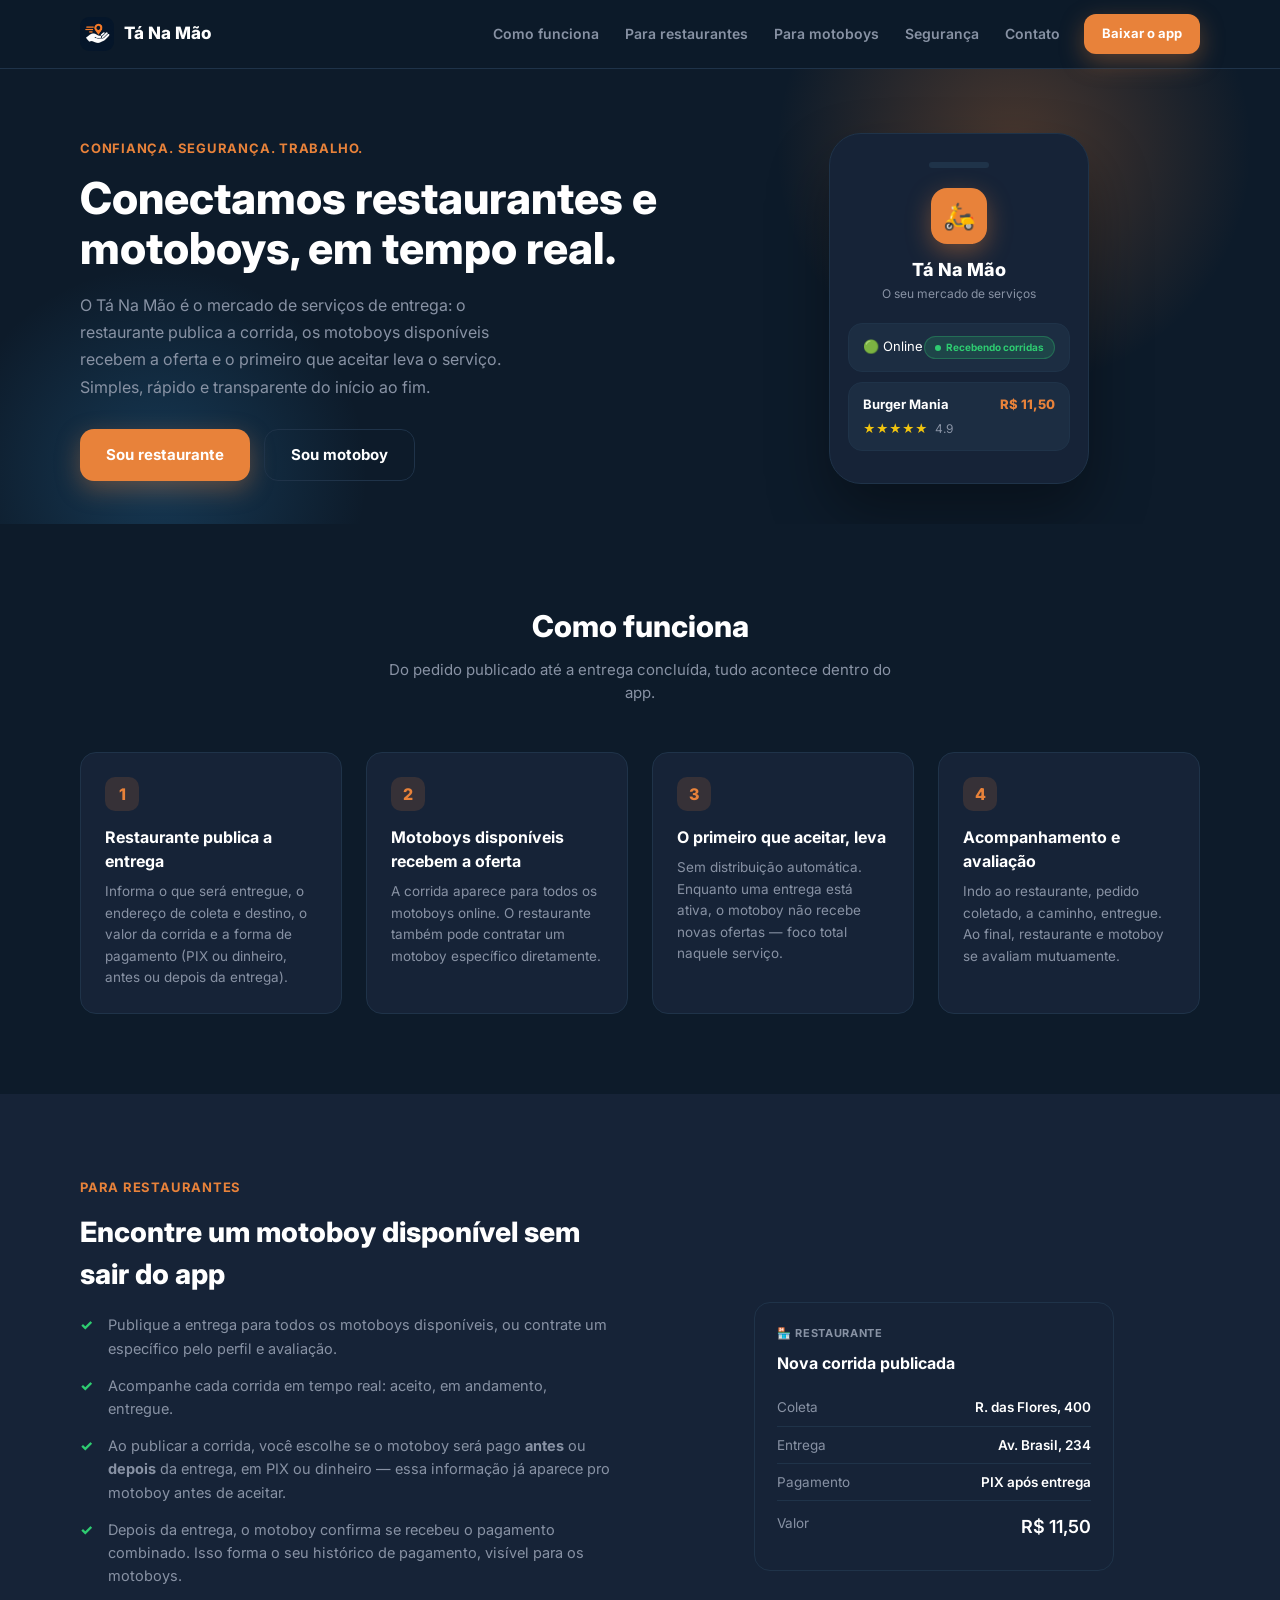
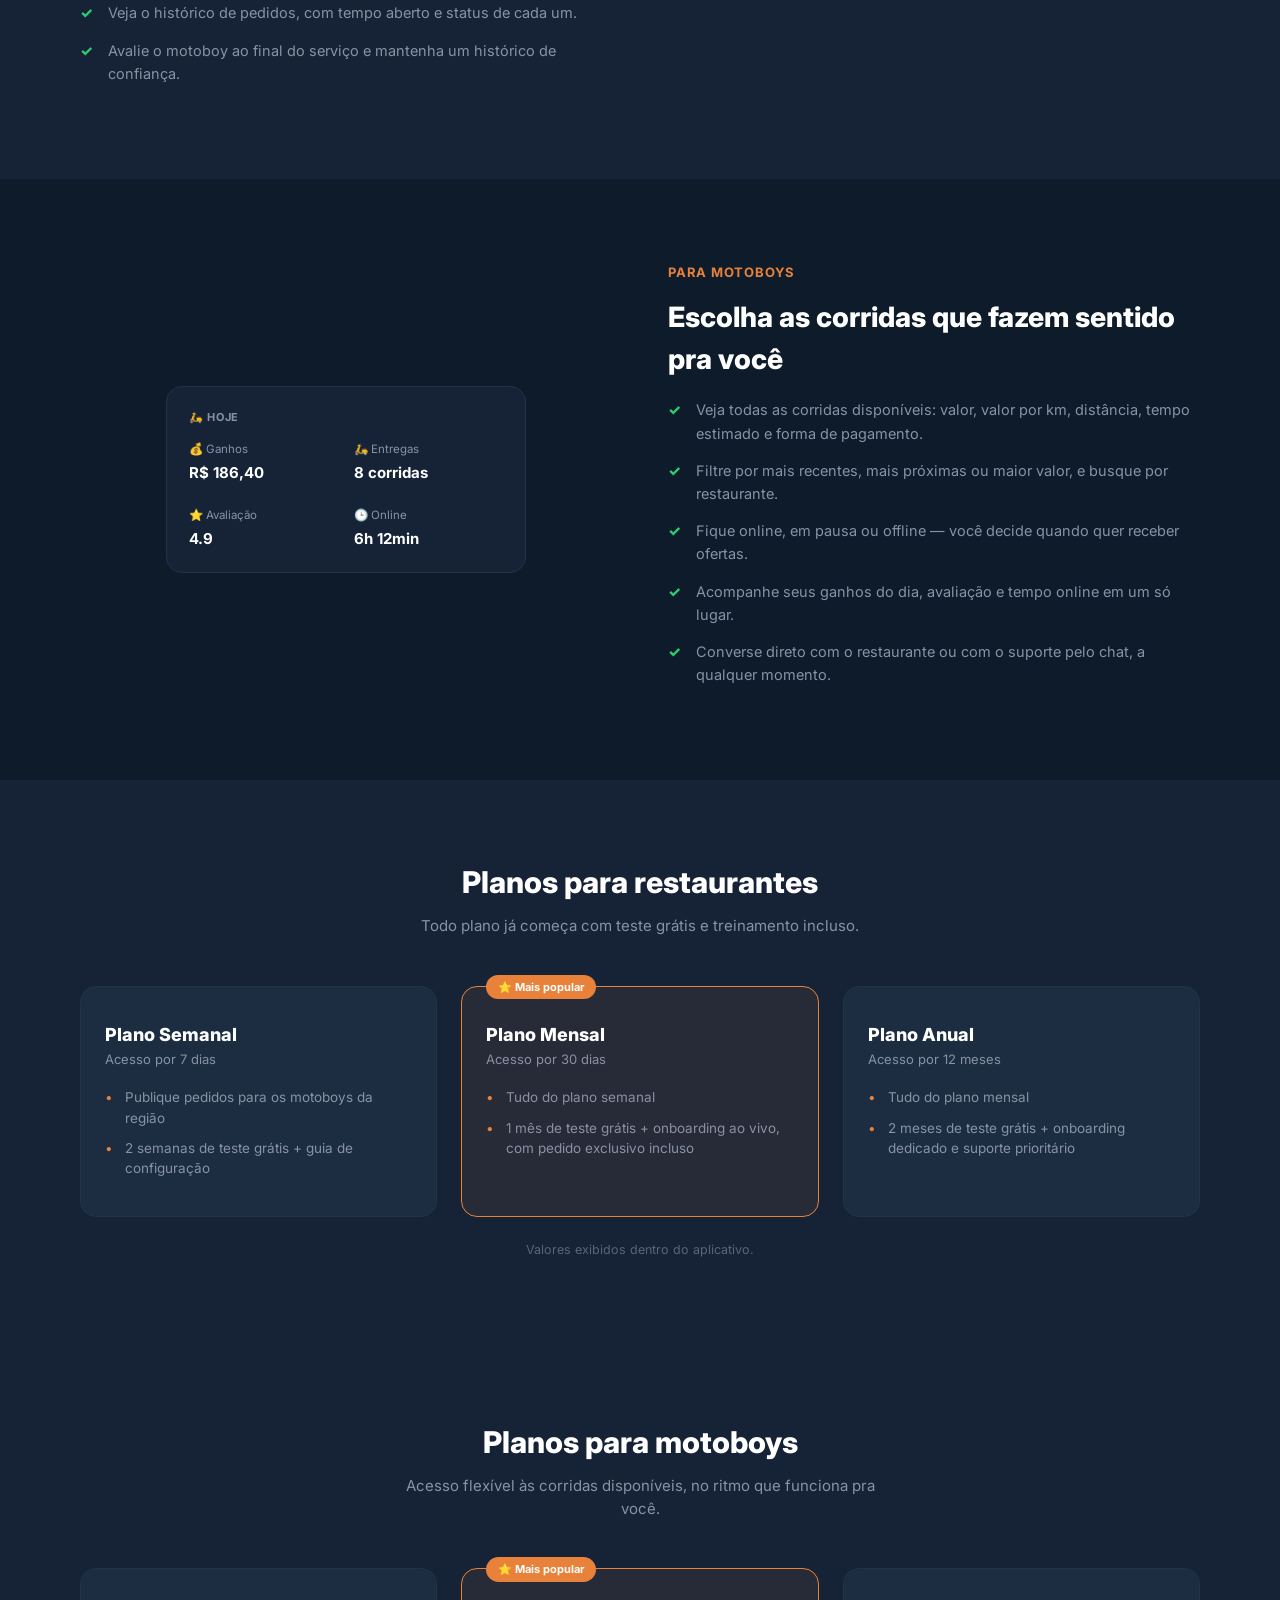
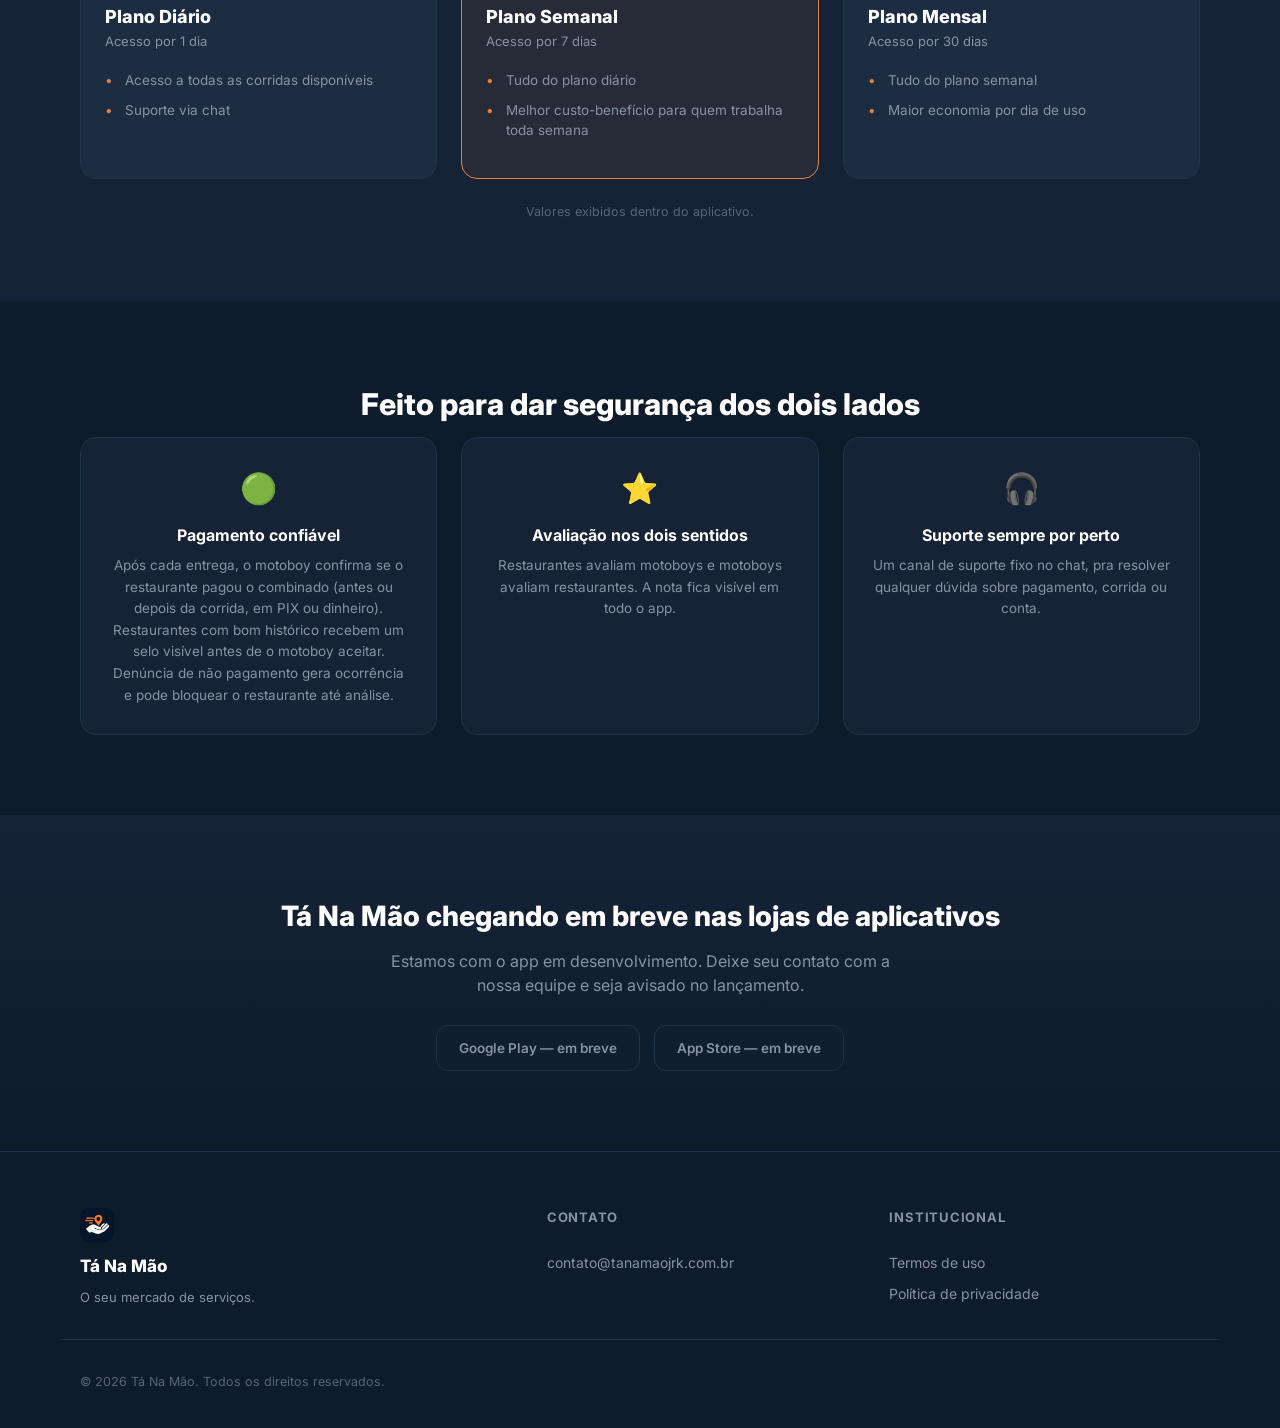
==== commit 5cda1e11: "Adiciona seção de planos para restaurantes O site só mostrava os planos do motoboy. Adiciona Semanal" ====
--- a/index.html
+++ b/index.html
@@ -162,6 +162,43 @@
     </div>
   </section>
 
+  <!-- PLANOS RESTAURANTE -->
+  <section id="planos-restaurante" class="section section--alt">
+    <div class="container">
+      <h2 class="section__title reveal">Planos para restaurantes</h2>
+      <p class="section__subtitle reveal">Todo plano já começa com teste grátis e treinamento incluso.</p>
+
+      <div class="plans">
+        <div class="plan-card reveal">
+          <p class="plan-card__name">Plano Semanal</p>
+          <p class="plan-card__period">Acesso por 7 dias</p>
+          <ul>
+            <li>Publique pedidos para os motoboys da região</li>
+            <li>2 semanas de teste grátis + guia de configuração</li>
+          </ul>
+        </div>
+        <div class="plan-card plan-card--highlight reveal">
+          <span class="plan-card__tag">⭐ Mais popular</span>
+          <p class="plan-card__name">Plano Mensal</p>
+          <p class="plan-card__period">Acesso por 30 dias</p>
+          <ul>
+            <li>Tudo do plano semanal</li>
+            <li>1 mês de teste grátis + onboarding ao vivo, com pedido exclusivo incluso</li>
+          </ul>
+        </div>
+        <div class="plan-card reveal">
+          <p class="plan-card__name">Plano Anual</p>
+          <p class="plan-card__period">Acesso por 12 meses</p>
+          <ul>
+            <li>Tudo do plano mensal</li>
+            <li>2 meses de teste grátis + onboarding dedicado e suporte prioritário</li>
+          </ul>
+        </div>
+      </div>
+      <p class="plans__note">Valores exibidos dentro do aplicativo.</p>
+    </div>
+  </section>
+
   <!-- PLANOS -->
   <section id="planos" class="section section--alt">
     <div class="container">
--- a/css/style.css
+++ b/css/style.css
@@ -31,6 +31,7 @@
   font-family: "Inter", system-ui, -apple-system, Segoe UI, Roboto, sans-serif;
   line-height: 1.5;
   -webkit-font-smoothing: antialiased;
+  overflow-x: hidden;
 }
 
 a { color: inherit; text-decoration: none; }
@@ -415,28 +416,27 @@
   50% { transform: translateY(-12px); }
 }
 
-/* Manchas de luz suaves atrás do hero */
+/* Manchas de luz suaves atrás do hero — gradiente já nasce transparente
+   nas bordas, então não faz corte brusco nenhum contra a seção seguinte */
 .hero { position: relative; overflow: hidden; }
 .hero__inner { position: relative; z-index: 1; }
 .hero::before, .hero::after {
   content: "";
   position: absolute;
   border-radius: 50%;
-  filter: blur(80px);
-  opacity: 0.22;
   z-index: 0;
   pointer-events: none;
   animation: blobMove 14s ease-in-out infinite;
 }
 .hero::before {
-  width: 360px; height: 360px;
-  background: var(--orange);
-  top: -80px; right: 8%;
+  width: 480px; height: 480px;
+  background: radial-gradient(circle, rgba(232,130,58,0.28) 0%, rgba(232,130,58,0) 70%);
+  top: -160px; right: 2%;
 }
 .hero::after {
-  width: 280px; height: 280px;
-  background: var(--blue);
-  bottom: -60px; left: 4%;
+  width: 420px; height: 420px;
+  background: radial-gradient(circle, rgba(52,152,219,0.24) 0%, rgba(52,152,219,0) 70%);
+  bottom: -160px; left: -4%;
   animation-delay: -7s;
 }
 @keyframes blobMove {
